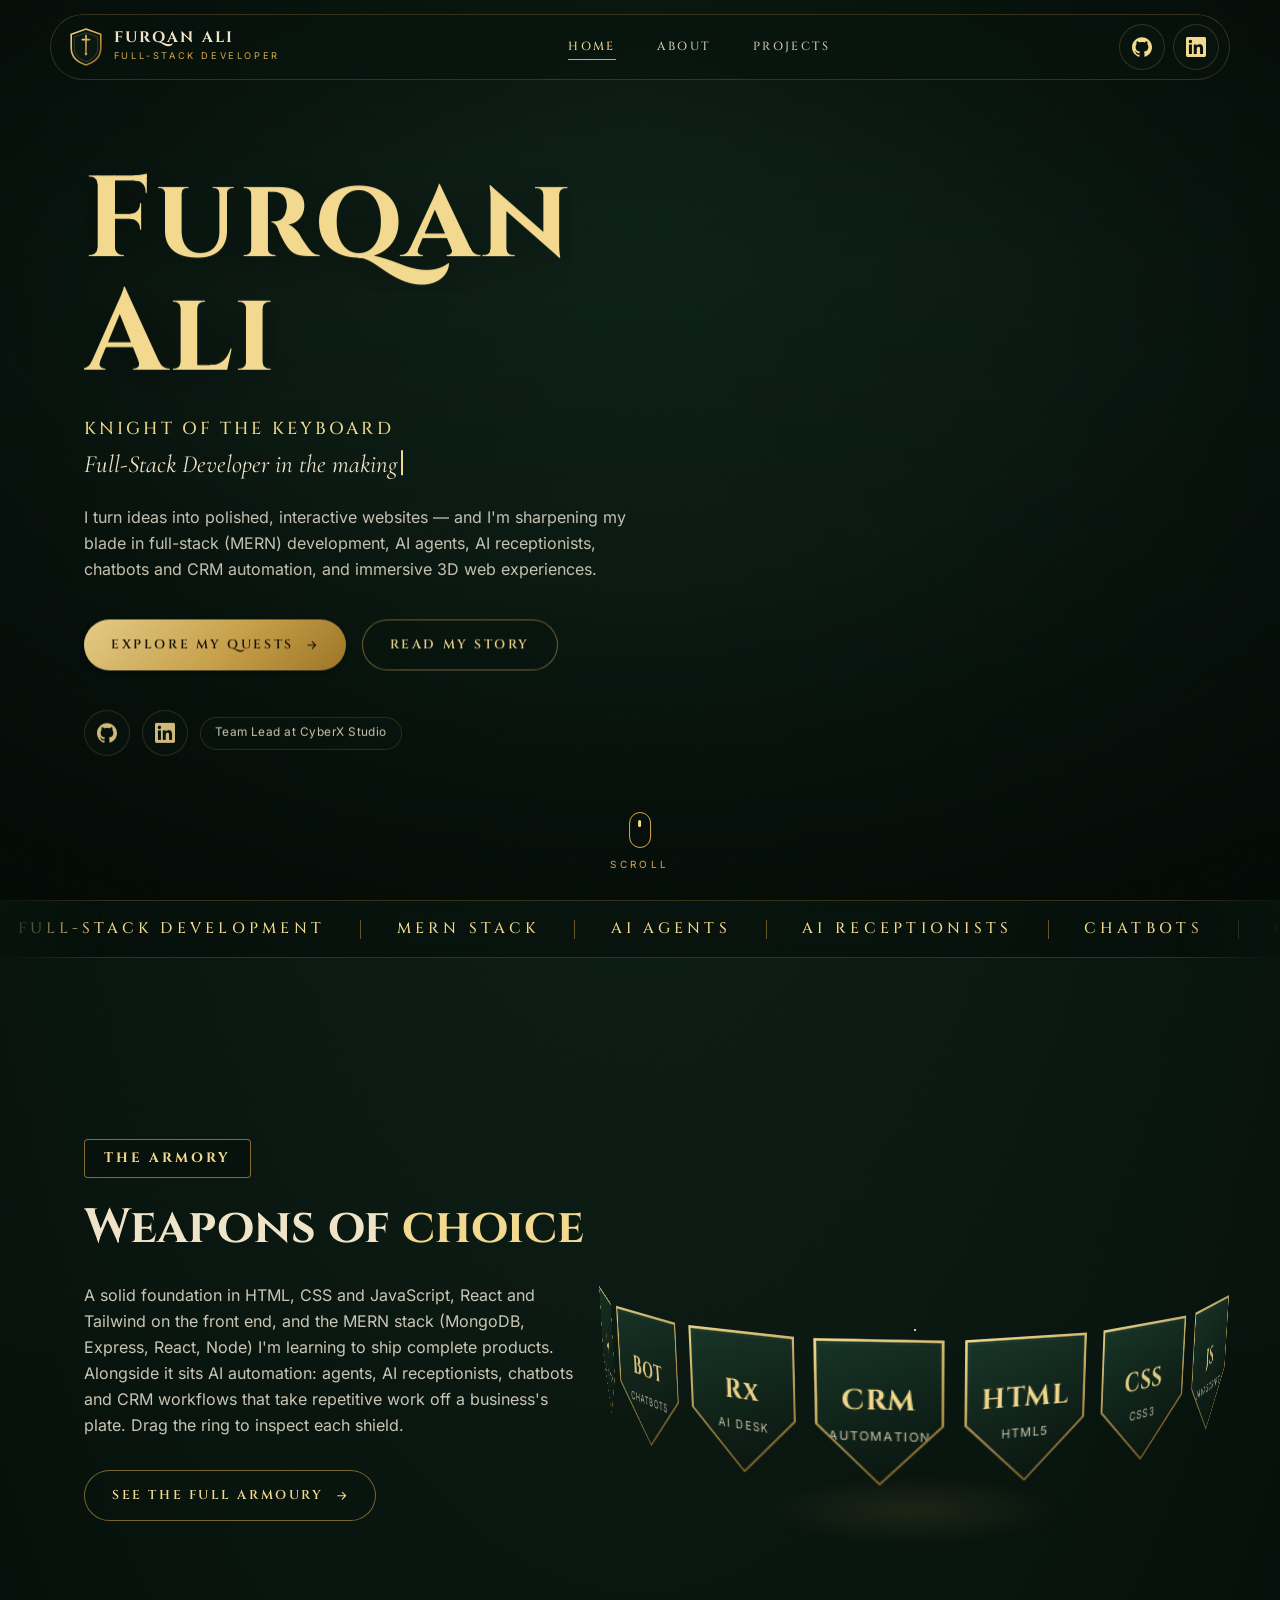
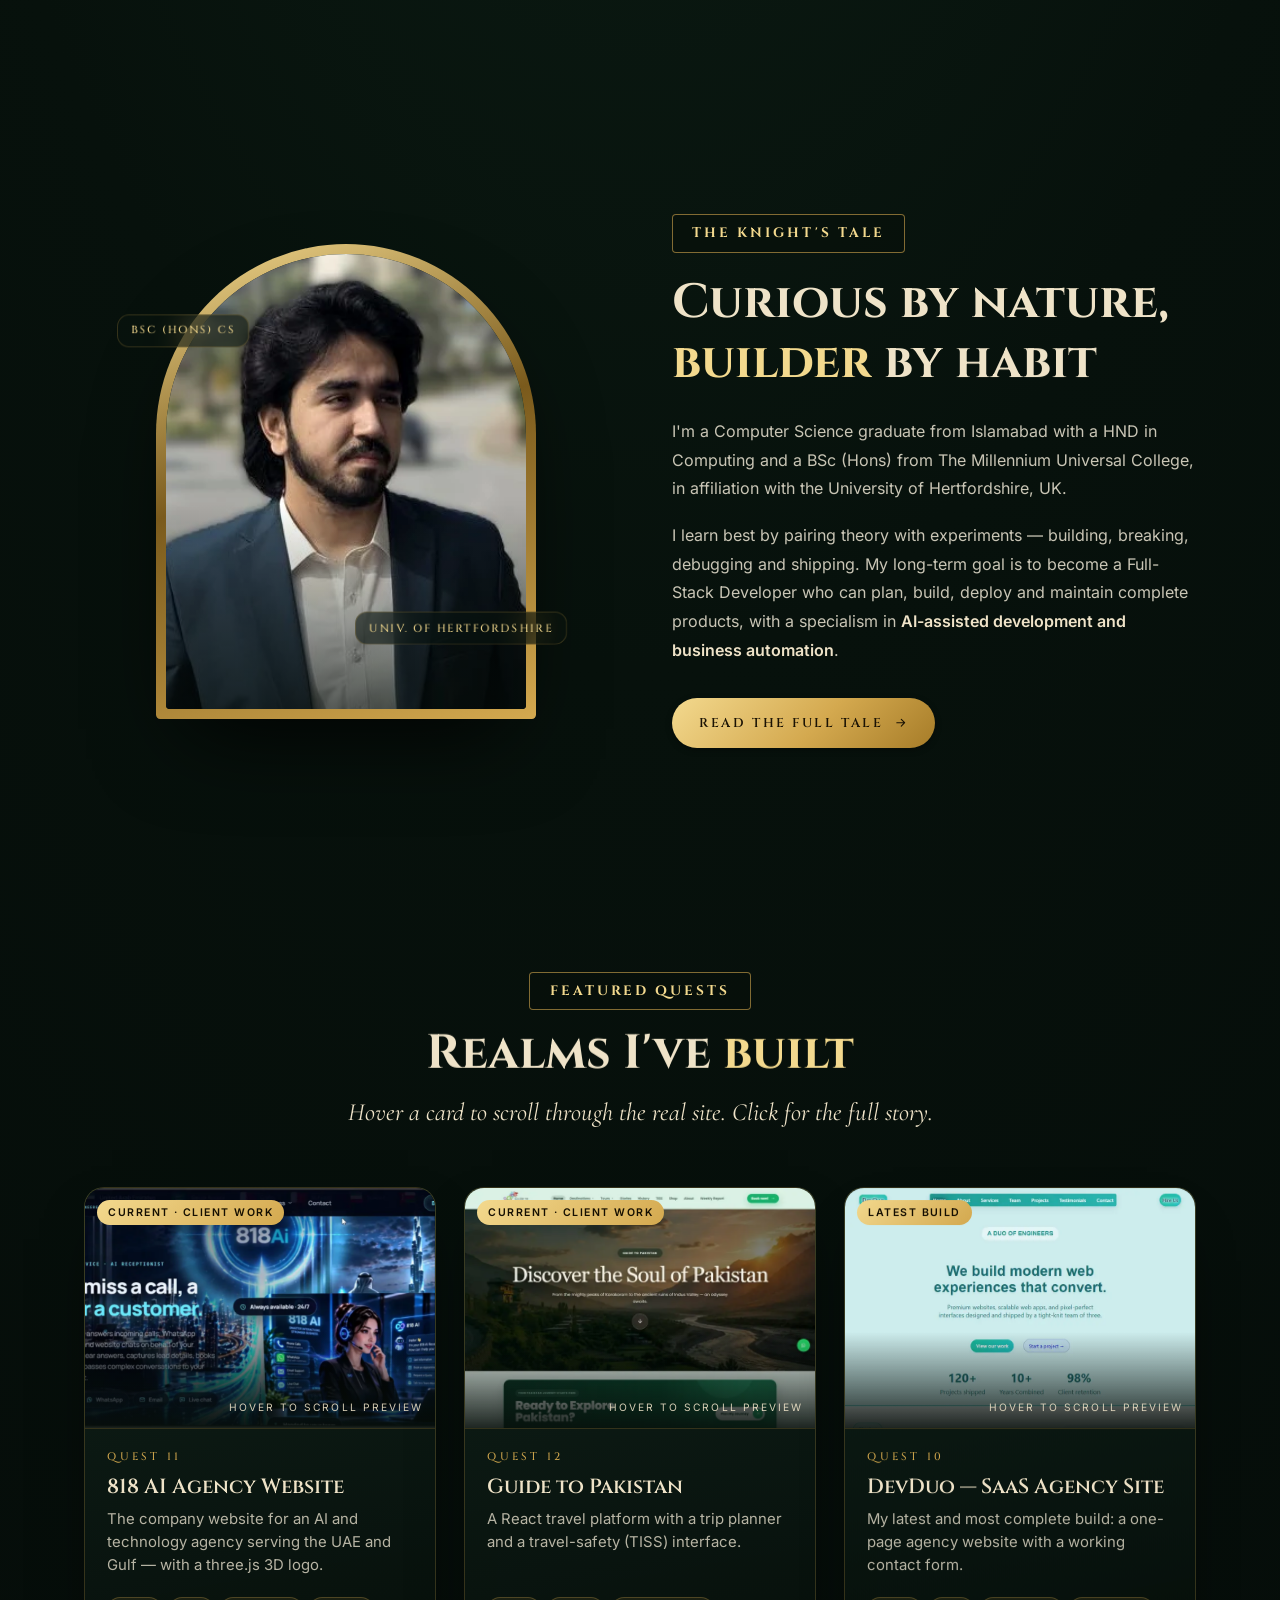
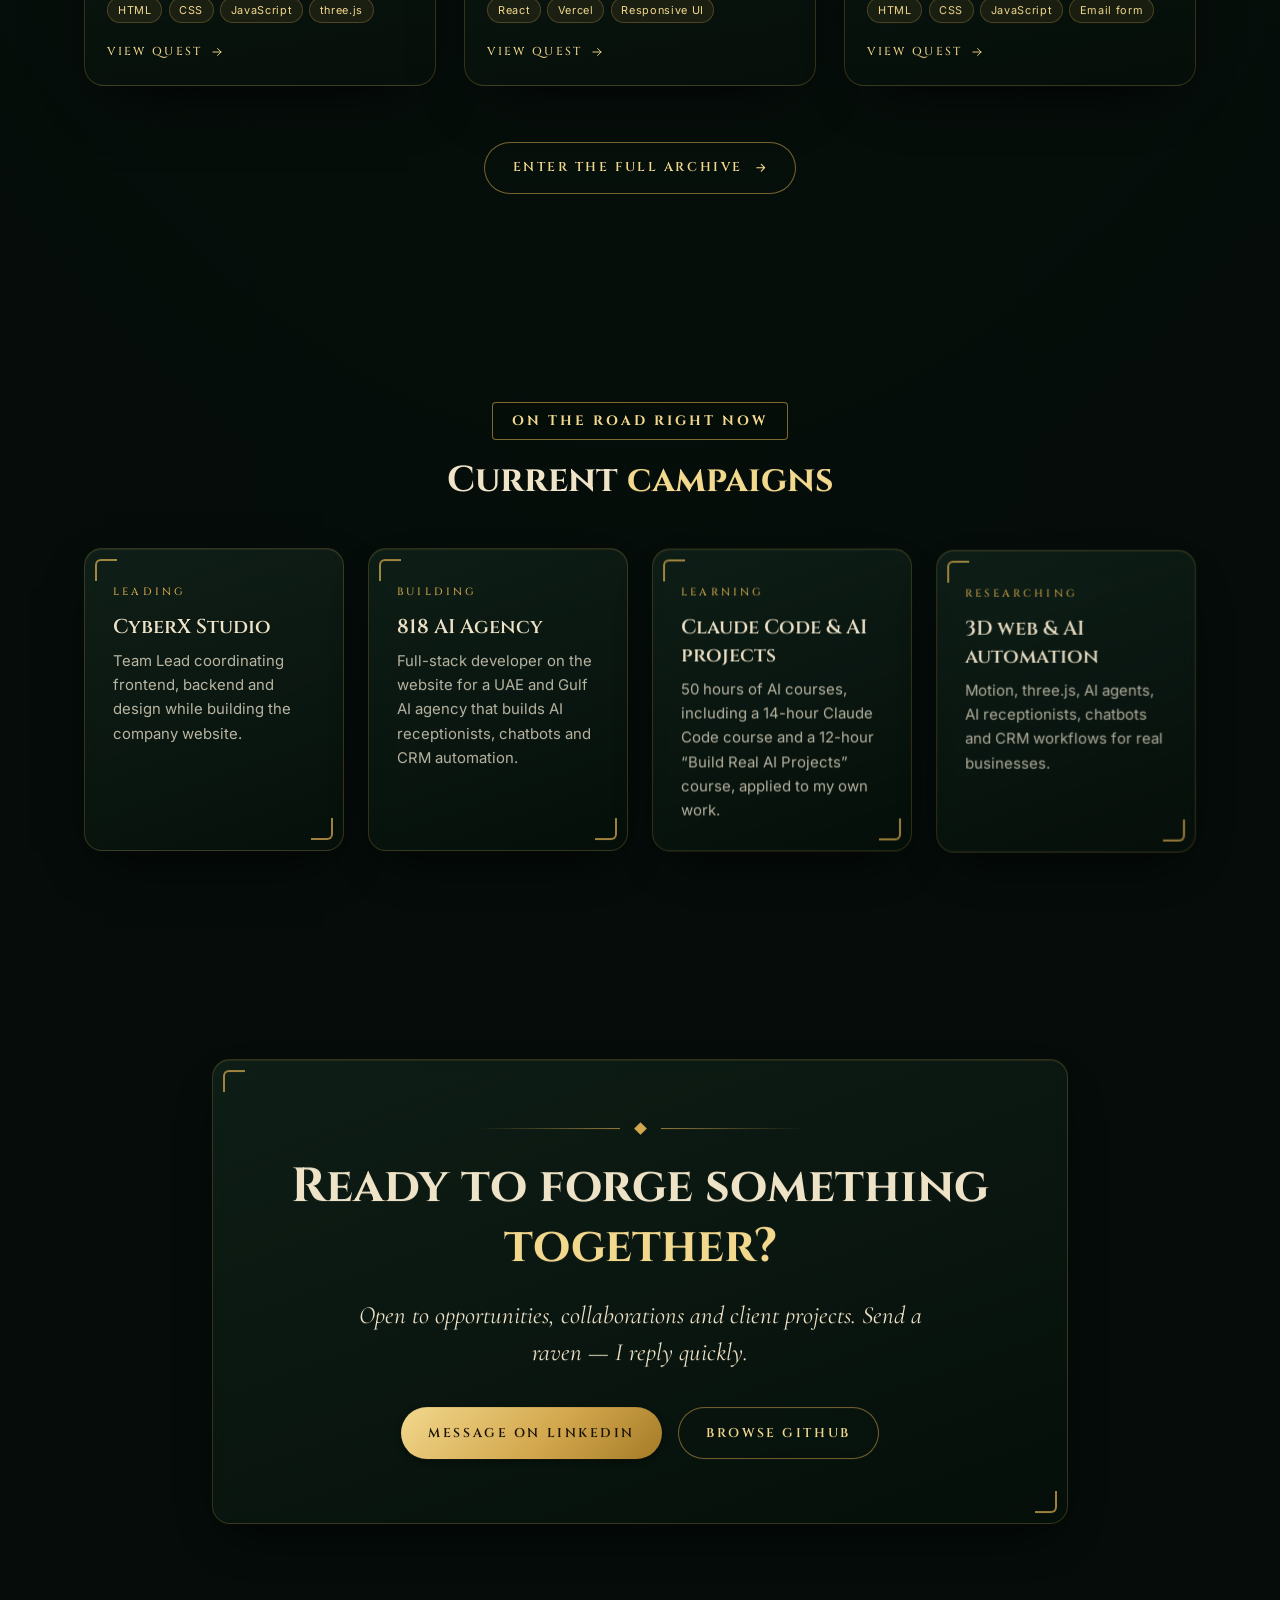
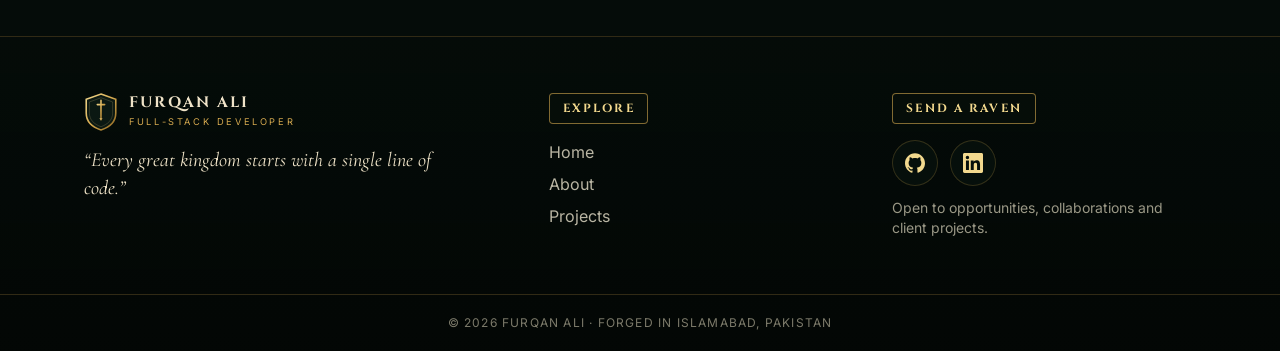
==== index.html @ 53fea546 "feat: home page with hero, armory, knight's tale and featured projects Co-Authored-By: Claude Sonnet" ====
<!doctype html>
<html lang="en">
<head>
  <meta charset="utf-8">
  <meta name="viewport" content="width=device-width, initial-scale=1">
  <title>Furqan Ali Portfolio</title>
  <meta name="description" content="Portfolio of Furqan Ali, a Computer Science graduate from Islamabad building responsive, animated websites with HTML, CSS, JavaScript, React and the MERN stack, and AI automation: agents, AI receptionists, chatbots and CRM workflows.">
  <meta name="theme-color" content="#050c09">
  <meta property="og:title" content="Furqan Ali — Developer Portfolio">
  <meta property="og:description" content="Full-stack, AI automation and 3D web — a medieval-forest themed portfolio.">
  <meta property="og:type" content="website">
  <link rel="icon" href="data:image/svg+xml,%3Csvg xmlns='http://www.w3.org/2000/svg' viewBox='0 0 64 72'%3E%3Cpath d='M32 2L60 12v26c0 17-12 27-28 32C16 65 4 55 4 38V12z' fill='%230b1812' stroke='%23d4a94f' stroke-width='4'/%3E%3Cpath d='M32 14v34M25 22h14' stroke='%23d4a94f' stroke-width='4' stroke-linecap='round'/%3E%3C/svg%3E">
  <script>document.documentElement.classList.add('js')</script>
  <script src="assets/vendor/tailwind.js"></script>
  <link rel="stylesheet" href="assets/css/styles.css">
  <script type="application/ld+json">{"@context":"https://schema.org","@type":"Person","name":"Furqan Ali","jobTitle":"Aspiring Full-Stack Developer","address":{"@type":"PostalAddress","addressLocality":"Islamabad","addressCountry":"PK"},"sameAs":["https://github.com/Furqan54","https://www.linkedin.com/in/furqan-ali-b97b38219/"]}</script>
</head>
<body data-page="home">
  <canvas id="forest" aria-hidden="true"></canvas>

  <main id="top">
    <!-- ================= HERO ================= -->
    <section class="relative min-h-[100svh] flex items-center pt-[40svh] md:pt-28 pb-24">
      <div class="mx-auto w-full max-w-6xl px-5">
        <div class="max-w-2xl">
          <h1 class="hero-title" data-intro data-split="words"><span class="title-gold">Furqan Ali</span></h1>
          <p data-intro class="lede mt-6">
            <span class="text-[color:var(--gold-2)] not-italic font-display text-[.7em] tracking-[.18em] uppercase block mb-1">Knight of the keyboard</span>
            <span data-typed="Full-Stack Developer in the making|Front-End Craftsman|AI Agents &amp; Receptionist Builder|3D Web Explorer">Full-Stack Developer in the making</span>
          </p>
          <p data-intro class="mt-5 text-[#c9c5b5] max-w-xl leading-relaxed">
            I turn ideas into polished, interactive websites &mdash; and I'm sharpening my blade in full-stack (MERN) development, AI agents, AI receptionists, chatbots and CRM automation, and immersive 3D web experiences.
          </p>
          <div data-intro class="mt-9 flex flex-wrap gap-4">
            <a href="projects.html" class="btn btn-gold" data-magnetic>Explore my quests <svg class="arrow" viewBox="0 0 24 24" fill="none" stroke="currentColor" stroke-width="2" stroke-linecap="round" stroke-linejoin="round"><path d="M5 12h14M13 6l6 6-6 6"/></svg></a>
            <a href="about.html" class="btn btn-ghost" data-magnetic>Read my story</a>
          </div>
          <div data-intro class="mt-9 flex flex-wrap items-center gap-3">
            <a class="icon-btn" href="https://github.com/Furqan54" target="_blank" rel="noopener" aria-label="GitHub profile"><svg viewBox="0 0 24 24" fill="currentColor"><path d="M12 .297c-6.63 0-12 5.373-12 12 0 5.303 3.438 9.8 8.205 11.385.6.113.82-.258.82-.577 0-.285-.01-1.04-.015-2.04-3.338.724-4.042-1.61-4.042-1.61C4.422 18.07 3.633 17.7 3.633 17.7c-1.087-.744.084-.729.084-.729 1.205.084 1.838 1.236 1.838 1.236 1.07 1.835 2.809 1.305 3.495.998.108-.776.417-1.305.76-1.605-2.665-.3-5.466-1.332-5.466-5.93 0-1.31.465-2.38 1.235-3.22-.135-.303-.54-1.523.105-3.176 0 0 1.005-.322 3.3 1.23.96-.267 1.98-.399 3-.405 1.02.006 2.04.138 3 .405 2.28-1.552 3.285-1.23 3.285-1.23.645 1.653.24 2.873.12 3.176.765.84 1.23 1.91 1.23 3.22 0 4.61-2.805 5.625-5.475 5.92.42.36.81 1.096.81 2.22 0 1.606-.015 2.896-.015 3.286 0 .315.21.69.825.57C20.565 22.092 24 17.592 24 12.297c0-6.627-5.373-12-12-12"/></svg></a>
            <a class="icon-btn" href="https://www.linkedin.com/in/furqan-ali-b97b38219/" target="_blank" rel="noopener" aria-label="LinkedIn profile"><svg viewBox="0 0 24 24" fill="currentColor"><path d="M20.447 20.452h-3.554v-5.569c0-1.328-.027-3.037-1.852-3.037-1.853 0-2.136 1.445-2.136 2.939v5.667H9.351V9h3.414v1.561h.046c.477-.9 1.637-1.85 3.37-1.85 3.601 0 4.267 2.37 4.267 5.455v6.286zM5.337 7.433a2.062 2.062 0 1 1 0-4.125 2.062 2.062 0 0 1 0 4.125zm1.782 13.019H3.555V9h3.564v11.452zM22.225 0H1.771C.792 0 0 .774 0 1.729v20.542C0 23.227.792 24 1.771 24h20.451C23.2 24 24 23.227 24 22.271V1.729C24 .774 23.2 0 22.222 0z"/></svg></a>
            <span class="chip">Team Lead at CyberX Studio</span>
          </div>
        </div>
      </div>
      <a href="#armory" class="scroll-cue absolute bottom-7 left-1/2 -translate-x-1/2" aria-label="Scroll down"><i></i>Scroll</a>
    </section>

    <!-- ================= MARQUEE ================= -->
    <div id="marquee" class="marquee" data-reveal></div>

    <!-- ================= ARMORY (3D tech ring) ================= -->
    <section id="armory" class="relative py-28">
      <div class="mx-auto max-w-6xl px-5 grid lg:grid-cols-[1fr_1.1fr] gap-10 items-center">
        <div>
          <span class="eyebrow left" data-reveal>The Armory</span>
          <h2 class="font-display text-4xl sm:text-5xl font-bold text-[color:var(--parch)] mt-5 leading-tight" data-split="words">Weapons of <span class="title-gold">choice</span></h2>
          <p class="mt-6 text-[#c9c5b5] leading-relaxed max-w-lg" data-reveal>
            A solid foundation in HTML, CSS and JavaScript, React and Tailwind on the front end, and the MERN stack (MongoDB, Express, React, Node) I'm learning to ship complete products. Alongside it sits AI automation: agents, AI receptionists, chatbots and CRM workflows that take repetitive work off a business's plate. Drag the ring to inspect each shield.
          </p>
          <a href="about.html#armoury" class="btn btn-ghost mt-8" data-reveal data-magnetic>See the full armoury <svg class="arrow" viewBox="0 0 24 24" fill="none" stroke="currentColor" stroke-width="2" stroke-linecap="round" stroke-linejoin="round"><path d="M5 12h14M13 6l6 6-6 6"/></svg></a>
        </div>
        <div class="relative" data-reveal="scale">
          <div id="ring-stage" class="ring-stage" aria-label="Rotating 3D ring of technologies">
            <div id="ring" class="ring"></div>
            <div class="ring-floor"></div>
          </div>
        </div>
      </div>
    </section>

    <!-- ================= KNIGHT'S TALE ================= -->
    <section class="relative py-28">
      <div class="mx-auto max-w-6xl px-5 grid lg:grid-cols-2 gap-16 items-center">
        <div class="relative order-2 lg:order-1" data-reveal="left">
          <div class="relative mx-auto w-fit" data-tilt="9">
            <div class="arch float-y" style="transform-style:preserve-3d">
              <div class="arch-inner"><img src="assets/img/furqan.webp" alt="Portrait of Furqan Ali in a navy blazer" loading="lazy"></div>
            </div>
            <div class="orbit-badge glass left-0 sm:-left-6 top-14" style="position:absolute;transform:translateZ(60px)" data-parallax=".12">BSc (Hons) CS</div>
            <div class="orbit-badge glass right-0 sm:-right-4 bottom-24" style="position:absolute;transform:translateZ(80px)" data-parallax=".18">Univ. of Hertfordshire</div>
          </div>
        </div>
        <div class="order-1 lg:order-2">
          <span class="eyebrow left" data-reveal>The Knight's Tale</span>
          <h2 class="font-display text-4xl sm:text-5xl font-bold text-[color:var(--parch)] mt-5 leading-tight" data-split="words">Curious by nature, <span class="title-gold">builder</span> by habit</h2>
          <div class="prose-fa mt-6" data-reveal>
            <p>I'm a Computer Science graduate from Islamabad with a HND in Computing and a BSc (Hons) from The Millennium Universal College, in affiliation with the University of Hertfordshire, UK.</p>
            <p>I learn best by pairing theory with experiments &mdash; building, breaking, debugging and shipping. My long-term goal is to become a Full-Stack Developer who can plan, build, deploy and maintain complete products, with a specialism in <strong>AI-assisted development and business automation</strong>.</p>
          </div>
          <a href="about.html" class="btn btn-gold mt-4" data-reveal data-magnetic>Read the full tale <svg class="arrow" viewBox="0 0 24 24" fill="none" stroke="currentColor" stroke-width="2" stroke-linecap="round" stroke-linejoin="round"><path d="M5 12h14M13 6l6 6-6 6"/></svg></a>
        </div>
      </div>
    </section>

    <!-- ================= FEATURED QUESTS ================= -->
    <section class="relative py-28">
      <div class="mx-auto max-w-6xl px-5">
        <div class="text-center mb-14">
          <span class="eyebrow" data-reveal>Featured Quests</span>
          <h2 class="font-display text-4xl sm:text-5xl font-bold text-[color:var(--parch)] mt-5" data-split="words">Realms I've <span class="title-gold">built</span></h2>
          <p class="lede mt-4 max-w-2xl mx-auto" data-reveal>Hover a card to scroll through the real site. Click for the full story.</p>
        </div>
        <div id="featured-grid" class="grid gap-7 md:grid-cols-2 lg:grid-cols-3" data-stagger></div>
        <div class="text-center mt-14" data-reveal>
          <a href="projects.html" class="btn btn-ghost" data-magnetic>Enter the full archive <svg class="arrow" viewBox="0 0 24 24" fill="none" stroke="currentColor" stroke-width="2" stroke-linecap="round" stroke-linejoin="round"><path d="M5 12h14M13 6l6 6-6 6"/></svg></a>
        </div>
      </div>
    </section>

    <!-- ================= NOW ================= -->
    <section class="relative py-24">
      <div class="mx-auto max-w-6xl px-5">
        <div class="text-center mb-12">
          <span class="eyebrow" data-reveal>On the road right now</span>
          <h2 class="font-display text-3xl sm:text-4xl font-bold text-[color:var(--parch)] mt-5" data-split="words">Current <span class="title-gold">campaigns</span></h2>
        </div>
        <div class="grid gap-6 sm:grid-cols-2 lg:grid-cols-4" data-stagger>
          <article class="panel p-7" data-tilt="6"><span class="chapter">Leading</span><h3 class="font-display text-xl text-[color:var(--parch)] mt-3 mb-2 font-semibold">CyberX Studio</h3><p class="text-[.93rem] text-[#b9b5a3] leading-relaxed">Team Lead coordinating frontend, backend and design while building the company website.</p></article>
          <article class="panel p-7" data-tilt="6"><span class="chapter">Building</span><h3 class="font-display text-xl text-[color:var(--parch)] mt-3 mb-2 font-semibold">818 AI Agency</h3><p class="text-[.93rem] text-[#b9b5a3] leading-relaxed">Full-stack developer on the website for a UAE and Gulf AI agency that builds AI receptionists, chatbots and CRM automation.</p></article>
          <article class="panel p-7" data-tilt="6"><span class="chapter">Learning</span><h3 class="font-display text-xl text-[color:var(--parch)] mt-3 mb-2 font-semibold">Claude Code &amp; AI projects</h3><p class="text-[.93rem] text-[#b9b5a3] leading-relaxed">50 hours of AI courses, including a 14-hour Claude Code course and a 12-hour &ldquo;Build Real AI Projects&rdquo; course, applied to my own work.</p></article>
          <article class="panel p-7" data-tilt="6"><span class="chapter">Researching</span><h3 class="font-display text-xl text-[color:var(--parch)] mt-3 mb-2 font-semibold">3D web &amp; AI automation</h3><p class="text-[.93rem] text-[#b9b5a3] leading-relaxed">Motion, three.js, AI agents, AI receptionists, chatbots and CRM workflows for real businesses.</p></article>
        </div>
      </div>
    </section>

    <!-- ================= CTA ================= -->
    <section class="relative py-28">
      <div class="mx-auto max-w-4xl px-5">
        <div class="panel p-10 sm:p-16 text-center overflow-hidden" data-reveal="scale">
          <div class="ornament mb-6"><i></i></div>
          <h2 class="font-display text-3xl sm:text-5xl font-bold text-[color:var(--parch)] leading-tight">Ready to forge something <span class="title-gold">together?</span></h2>
          <p class="lede mt-5 max-w-xl mx-auto">Open to opportunities, collaborations and client projects. Send a raven &mdash; I reply quickly.</p>
          <div class="mt-9 flex flex-wrap justify-center gap-4">
            <a class="btn btn-gold" href="https://www.linkedin.com/in/furqan-ali-b97b38219/" target="_blank" rel="noopener" data-magnetic>Message on LinkedIn</a>
            <a class="btn btn-ghost" href="https://github.com/Furqan54" target="_blank" rel="noopener" data-magnetic>Browse GitHub</a>
          </div>
        </div>
      </div>
    </section>
  </main>

  <footer id="site-footer"></footer>

  <script src="assets/vendor/gsap.min.js"></script>
  <script src="assets/vendor/ScrollTrigger.min.js"></script>
  <script src="assets/vendor/lenis.min.js"></script>
  <script src="assets/vendor/three.min.js"></script>
  <script src="assets/js/data.js"></script>
  <script src="assets/js/forest.js"></script>
  <script src="assets/js/main.js"></script>
</body>
</html>
---- assets/css/styles.css ----
/* =========================================================
   FURQAN ALI — PORTFOLIO · medieval forest theme
   Tailwind handles layout utilities; this file holds the
   theme, 3D effects and reusable components.
   ========================================================= */

/* ---------- Fonts (self-hosted, work offline) ---------- */
@font-face{font-family:'Cinzel';font-weight:500;font-display:swap;src:url(../fonts/cinzel-latin-500-normal.woff2) format('woff2')}
@font-face{font-family:'Cinzel';font-weight:600;font-display:swap;src:url(../fonts/cinzel-latin-600-normal.woff2) format('woff2')}
@font-face{font-family:'Cinzel';font-weight:700;font-display:swap;src:url(../fonts/cinzel-latin-700-normal.woff2) format('woff2')}
@font-face{font-family:'Cormorant Garamond';font-weight:400;font-style:normal;font-display:swap;src:url(../fonts/cormorant-garamond-latin-400-normal.woff2) format('woff2')}
@font-face{font-family:'Cormorant Garamond';font-weight:500;font-style:normal;font-display:swap;src:url(../fonts/cormorant-garamond-latin-500-normal.woff2) format('woff2')}
@font-face{font-family:'Cormorant Garamond';font-weight:600;font-style:normal;font-display:swap;src:url(../fonts/cormorant-garamond-latin-600-normal.woff2) format('woff2')}
@font-face{font-family:'Cormorant Garamond';font-weight:400;font-style:italic;font-display:swap;src:url(../fonts/cormorant-garamond-latin-400-italic.woff2) format('woff2')}
@font-face{font-family:'Inter Variable';font-weight:100 900;font-display:swap;src:url(../fonts/inter-latin-wght-normal.woff2) format('woff2')}

/* ---------- Tokens ---------- */
:root{
  --night:#050c09;
  --forest-900:#0b1812;
  --forest-800:#12251c;
  --moss:#3e7a4c;
  --gold:#d4a94f;
  --gold-2:#f3d98e;
  --ember:#e8793a;
  --parch:#efe3c8;
  --steel:#a9b6bd;
  --blood:#9a3430;
  --line:rgba(212,169,79,.22);
  --glass:rgba(9,20,15,.58);
  --ease:cubic-bezier(.22,1,.36,1);
}

/* ---------- Base ---------- */
html{background:var(--night);-webkit-text-size-adjust:100%}
html.lenis,html.lenis body{height:auto}
.lenis.lenis-smooth{scroll-behavior:auto!important}
.lenis.lenis-stopped{overflow:hidden}
body{
  margin:0;color:#d8d3c2;font-family:'Inter Variable',system-ui,sans-serif;
  background:radial-gradient(120% 80% at 50% 0%,#0f2419 0%,#07110c 55%,#050c09 100%);
  overflow-x:hidden;-webkit-font-smoothing:antialiased;
}
::selection{background:var(--gold);color:#120d03}
.font-display{font-family:'Cinzel',serif}
.font-serif{font-family:'Cormorant Garamond',serif}
:focus-visible{outline:2px solid var(--gold-2);outline-offset:3px;border-radius:4px}

/* Stage layers: WebGL forest → veil → content → grain */
#forest{position:fixed;inset:0;width:100%;height:100%;z-index:0;display:block}
.veil{position:fixed;inset:0;z-index:1;pointer-events:none;
  background:
    radial-gradient(90% 70% at 50% 40%,transparent 35%,rgba(3,8,5,.75) 100%),
    linear-gradient(180deg,rgba(5,12,9,.35),rgba(5,12,9,.05) 30%,rgba(5,12,9,.5));
  transition:background .6s}
body[data-page="about"] .veil,body[data-page="projects"] .veil{
  background:
    radial-gradient(90% 70% at 50% 40%,rgba(5,12,9,.22) 25%,rgba(3,8,5,.78) 100%),
    linear-gradient(180deg,rgba(5,12,9,.4),rgba(5,12,9,.2));
}
main{position:relative;z-index:10;overflow-x:clip}
.grain{position:fixed;inset:-50%;z-index:60;pointer-events:none;opacity:.04;mix-blend-mode:overlay;
  background-image:url("data:image/svg+xml;utf8,<svg xmlns='http://www.w3.org/2000/svg' width='160' height='160'><filter id='n'><feTurbulence type='fractalNoise' baseFrequency='.9' numOctaves='2' stitchTiles='stitch'/></filter><rect width='100%' height='100%' filter='url(%23n)'/></svg>");
  animation:grain 1.2s steps(6) infinite}
@keyframes grain{0%{transform:translate(0,0)}20%{transform:translate(-3%,2%)}40%{transform:translate(2%,-3%)}60%{transform:translate(-2%,-1%)}80%{transform:translate(3%,3%)}100%{transform:translate(0,0)}}
.no-webgl body{background:radial-gradient(120% 80% at 50% 0%,#17382a 0%,#07110c 60%,#050c09 100%)}

/* ---------- Typography helpers ---------- */
.title-gold{color:var(--gold-2)}
.eyebrow{display:inline-block;padding:.5rem 1.2rem;font-family:'Cinzel',serif;font-weight:700;font-size:.85rem;letter-spacing:.22em;text-transform:uppercase;color:var(--gold-2);
  background:rgba(8,16,11,.7);border:1px solid rgba(212,169,79,.6);border-radius:4px}
@media (max-width:639px){.eyebrow{font-size:.72rem;letter-spacing:.14em;padding:.45rem .9rem}}
h4.eyebrow{font-size:.74rem;padding:.35rem .8rem;letter-spacing:.18em}
@media (max-width:639px){h4.eyebrow{font-size:.68rem}}
.lede{font-family:'Cormorant Garamond',serif;font-style:italic;color:var(--parch);font-size:clamp(1.2rem,2.2vw,1.55rem);line-height:1.5}
.prose-fa p{line-height:1.8;color:#c9c5b5;margin-bottom:1.1rem}
.prose-fa strong{color:var(--parch);font-weight:600}
.split-word,.split-char{display:inline-block;will-change:transform}
.split-wrap{display:inline-block;overflow:hidden;vertical-align:top;padding-bottom:.12em;margin-bottom:-.12em}
.caret::after{content:"";display:inline-block;width:2px;height:1em;background:var(--gold-2);margin-left:4px;vertical-align:-.12em;animation:blink 1s steps(2) infinite}
@keyframes blink{50%{opacity:0}}

/* Ornamental divider */
.ornament{display:flex;align-items:center;gap:1rem;color:var(--gold);justify-content:center}
.ornament::before,.ornament::after{content:"";height:1px;flex:1;max-width:9rem;background:linear-gradient(90deg,transparent,var(--gold));opacity:.7}
.ornament::after{transform:scaleX(-1)}
.ornament i{width:9px;height:9px;transform:rotate(45deg);background:var(--gold)}

/* ---------- Surfaces ---------- */
.glass{background:var(--glass);backdrop-filter:blur(14px) saturate(1.2);-webkit-backdrop-filter:blur(14px) saturate(1.2);border:1px solid var(--line)}
.panel{position:relative;background:linear-gradient(160deg,rgba(18,37,28,.78),rgba(8,17,12,.82));backdrop-filter:blur(10px);border:1px solid var(--line);border-radius:18px;
  box-shadow:0 20px 50px -20px rgba(0,0,0,.8),inset 0 1px 0 rgba(243,217,142,.08)}
.panel::before,.panel::after{content:"";position:absolute;width:22px;height:22px;border:2px solid var(--gold);opacity:.75;pointer-events:none;transition:all .5s var(--ease)}
.panel::before{top:10px;left:10px;border-right:0;border-bottom:0;border-radius:6px 0 0 0}
.panel::after{bottom:10px;right:10px;border-left:0;border-top:0;border-radius:0 0 6px 0}
.panel:hover::before,.panel:hover::after{width:36px;height:36px;opacity:1}

/* ---------- Buttons ---------- */
.btn{position:relative;display:inline-flex;align-items:center;gap:.7rem;padding:.95rem 1.7rem;font-family:'Cinzel',serif;font-weight:600;font-size:.8rem;letter-spacing:.2em;text-transform:uppercase;
  border-radius:999px;overflow:hidden;isolation:isolate;cursor:pointer;transition:box-shadow .4s,transform .4s var(--ease),color .3s,border-color .3s;white-space:nowrap}
.btn svg{width:1.05em;height:1.05em;transition:transform .4s var(--ease)}
.btn:hover svg.arrow{transform:translateX(5px)}
.btn-gold{color:#1a1204;background:linear-gradient(135deg,var(--gold-2),var(--gold) 55%,#a67c28);box-shadow:0 2px 6px rgba(0,0,0,.35)}
.btn-gold::after{content:"";position:absolute;inset:0;z-index:-1;background:linear-gradient(110deg,transparent 35%,rgba(255,255,255,.65) 50%,transparent 65%);transform:translateX(-120%);transition:transform .8s var(--ease)}
.btn-gold:hover::after{transform:translateX(120%)}
.btn-gold:hover{box-shadow:0 3px 8px rgba(0,0,0,.4)}
.btn-ghost{color:var(--gold-2);border:1px solid rgba(212,169,79,.55);background:rgba(10,22,16,.35);backdrop-filter:blur(6px)}
.btn-ghost:hover{border-color:var(--gold-2);background:rgba(212,169,79,.12)}
.icon-btn{width:46px;height:46px;display:inline-grid;place-items:center;border-radius:50%;border:1px solid var(--line);color:var(--gold-2);background:rgba(10,22,16,.5);backdrop-filter:blur(6px);transition:all .4s var(--ease)}
.icon-btn:hover{background:var(--gold);color:#140e03;transform:translateY(-2px)}
.icon-btn svg{width:20px;height:20px}

/* ---------- Header / nav ---------- */
#site-header{position:fixed;top:0;left:0;right:0;z-index:70;transition:transform .6s var(--ease)}
#site-header.hide{transform:translateY(-110%)}
.nav-bar{margin:14px auto 0;max-width:1180px;width:calc(100% - 28px);border-radius:999px;padding:.55rem .6rem .55rem 1.1rem;display:flex;align-items:center;justify-content:space-between;
  transition:background .4s,box-shadow .4s}
#site-header.scrolled .nav-bar{box-shadow:0 14px 40px -12px rgba(0,0,0,.8);background:rgba(7,15,11,.78)}
.brand{display:flex;align-items:center;gap:.7rem;color:var(--parch)}
.brand svg{width:34px;height:38px;}
.brand b{font-family:'Cinzel',serif;font-weight:700;letter-spacing:.14em;font-size:.95rem;display:block;line-height:1}
.brand small{font-size:.58rem;letter-spacing:.28em;text-transform:uppercase;color:var(--gold);display:block;margin-top:4px}
.nav-links{display:flex;gap:.3rem}
.nav-link{position:relative;padding:.6rem 1.15rem;font-family:'Cinzel',serif;font-size:.74rem;letter-spacing:.2em;text-transform:uppercase;color:#cfc9b4;border-radius:999px;transition:color .3s}
.nav-link::after{content:"";position:absolute;left:1.15rem;right:1.15rem;bottom:.35rem;height:1px;background:var(--gold);transform:scaleX(0);transition:transform .5s var(--ease)}
.nav-link:hover,.nav-link.active{color:var(--gold-2)}
.nav-link:hover::after,.nav-link.active::after{transform:scaleX(1)}
.burger{display:none;width:46px;height:46px;border-radius:50%;border:1px solid var(--line);background:rgba(10,22,16,.5);position:relative}
.burger span{position:absolute;left:13px;right:13px;height:2px;background:var(--gold-2);transition:transform .5s var(--ease),opacity .3s}
.burger span:nth-child(1){top:17px}.burger span:nth-child(2){top:23px}.burger span:nth-child(3){top:29px}
.burger.open span:nth-child(1){transform:translateY(6px) rotate(45deg)}
.burger.open span:nth-child(2){opacity:0}
.burger.open span:nth-child(3){transform:translateY(-6px) rotate(-45deg)}
.mobile-menu{position:fixed;inset:0;z-index:65;display:grid;place-content:center;gap:1.4rem;text-align:center;background:radial-gradient(100% 80% at 50% 30%,#12251c,#040906);
  clip-path:circle(0% at calc(100% - 44px) 44px);pointer-events:none;visibility:hidden}
.mobile-menu.open{pointer-events:auto;visibility:visible}
.mobile-menu a.m-link{font-family:'Cinzel',serif;font-weight:700;font-size:clamp(2rem,9vw,3rem);letter-spacing:.08em;color:var(--parch);display:block}
.mobile-menu a.m-link.active{color:var(--gold)}
@media (max-width:820px){.nav-links{display:none}.burger{display:block}}


/* Page-transition gates */
#curtain{position:fixed;inset:0;z-index:100;pointer-events:none;overflow:hidden}
.gate{position:absolute;top:0;bottom:0;width:50.5%;background:
    repeating-linear-gradient(90deg,rgba(0,0,0,.18) 0 2px,transparent 2px 46px),
    linear-gradient(180deg,#0e1f17,#08140e);will-change:transform}
.gate.l{left:0;border-right:2px solid var(--gold);box-shadow:inset -40px 0 80px -30px rgba(212,169,79,.18)}
.gate.r{right:0;border-left:2px solid var(--gold);box-shadow:inset 40px 0 80px -30px rgba(212,169,79,.18)}
.gate-emblem{position:absolute;left:50%;top:50%;width:84px;transform:translate(-50%,-50%);z-index:2;}
html:not(.js) #curtain{display:none}
html.js #curtain{pointer-events:auto}
html.js #curtain.done{pointer-events:none;visibility:hidden}
/* if JS dies, never trap the visitor behind the gates */
@keyframes failsafe{to{opacity:0;visibility:hidden}}
html.js #curtain{animation:failsafe .1s 5s forwards}

/* Custom cursor (desktop only) */
.cursor-dot,.cursor-ring{position:fixed;left:0;top:0;pointer-events:none;z-index:95;border-radius:50%;opacity:0;transition:opacity .3s}
.cursor-dot{width:6px;height:6px;margin:-3px 0 0 -3px;background:var(--gold-2)}
.cursor-ring{width:38px;height:38px;margin:-19px 0 0 -19px;border:1px solid rgba(243,217,142,.6);transition:opacity .3s,width .35s var(--ease),height .35s var(--ease),margin .35s var(--ease),background .3s}
.cursor-ring.hover{width:68px;height:68px;margin:-34px 0 0 -34px;background:rgba(212,169,79,.12);border-color:var(--gold-2)}
body.has-cursor .cursor-dot,body.has-cursor .cursor-ring{opacity:1}
@media (hover:none),(pointer:coarse){.cursor-dot,.cursor-ring{display:none}}

/* ---------- Reveal initial states (only when JS runs) ---------- */
html.js [data-reveal],html.js [data-intro]{opacity:0}
html.js [data-stagger]>*{opacity:0}
@media (prefers-reduced-motion:reduce){html.js [data-reveal],html.js [data-intro],html.js [data-stagger]>*{opacity:1!important}}

/* ---------- 3D tilt cards ---------- */
[data-tilt]{transform-style:preserve-3d;will-change:transform}
.glare{position:absolute;inset:0;border-radius:inherit;pointer-events:none;opacity:0;transition:opacity .4s;mix-blend-mode:soft-light;z-index:5;
  background:radial-gradient(420px circle at var(--mx,50%) var(--my,50%),rgba(255,236,170,.65),transparent 60%)}
[data-tilt]:hover .glare{opacity:1}

/* ---------- Hero ---------- */
.hero-title{font-family:'Cinzel',serif;font-weight:700;line-height:.98;letter-spacing:.02em;font-size:clamp(3.2rem,9vw,7.4rem);text-shadow:0 10px 60px rgba(0,0,0,.6)}
.scroll-cue{display:inline-flex;flex-direction:column;align-items:center;gap:.6rem;font-size:.62rem;letter-spacing:.35em;text-transform:uppercase;color:var(--gold)}
.scroll-cue i{display:block;width:22px;height:36px;border:1.5px solid var(--gold);border-radius:12px;position:relative}
.scroll-cue i::after{content:"";position:absolute;left:50%;top:7px;width:3px;height:7px;margin-left:-1.5px;border-radius:3px;background:var(--gold-2);animation:cue 1.8s var(--ease) infinite}
@keyframes cue{0%{transform:translateY(0);opacity:1}80%{transform:translateY(12px);opacity:0}100%{opacity:0}}
.chip{display:inline-flex;align-items:center;gap:.5rem;padding:.4rem .85rem;border-radius:999px;font-size:.74rem;letter-spacing:.04em;color:var(--parch);border:1px solid var(--line);background:rgba(10,22,16,.5);backdrop-filter:blur(6px)}

/* Marquee */
.marquee{overflow:hidden;border-block:1px solid var(--line);background:rgba(5,12,9,.55);backdrop-filter:blur(6px);
  -webkit-mask-image:linear-gradient(90deg,transparent,#000 8%,#000 92%,transparent);mask-image:linear-gradient(90deg,transparent,#000 8%,#000 92%,transparent)}
.marquee-track{display:flex;width:max-content;animation:marquee 38s linear infinite}
.marquee:hover .marquee-track{animation-play-state:paused}
.marquee-item{display:flex;align-items:center;gap:2.2rem;padding:1.05rem 1.1rem;font-family:'Cinzel',serif;font-size:.95rem;letter-spacing:.28em;text-transform:uppercase;color:var(--gold-2);white-space:nowrap}
.marquee-item::after{content:"";width:1px;height:1.2rem;background:rgba(212,169,79,.45)}
@keyframes marquee{to{transform:translateX(-50%)}}

/* ---------- 3D tech ring ---------- */
.ring-stage{position:relative;height:clamp(360px,52vw,520px);perspective:1100px;display:grid;place-items:center;touch-action:pan-y;cursor:grab}
.ring-stage:active{cursor:grabbing}
.ring{position:relative;width:0;height:0;transform-style:preserve-3d}
.ring-tile{position:absolute;left:0;top:0;width:var(--tw,92px);height:var(--th,108px);margin:calc(var(--th,108px)/-2) 0 0 calc(var(--tw,92px)/-2);backface-visibility:hidden;
  display:grid;place-items:center;text-align:center;transform-style:preserve-3d}
.shield{width:100%;height:100%;display:grid;place-content:center;gap:.25rem;clip-path:polygon(0 0,100% 0,100% 58%,50% 100%,0 58%);
  background:linear-gradient(160deg,#1e3d2d,#0b1812 70%);position:relative}
.shield::before{content:"";position:absolute;inset:2px;clip-path:inherit;background:linear-gradient(160deg,#173326,#08130d);z-index:0}
.shield-wrap{width:100%;height:100%;padding:2px;clip-path:polygon(0 0,100% 0,100% 58%,50% 100%,0 58%);background:linear-gradient(160deg,var(--gold-2),#7a5a1c);filter:drop-shadow(0 12px 18px rgba(0,0,0,.6))}
.shield b,.shield span{position:relative;z-index:1}
.shield b{font-family:'Cinzel',serif;font-size:1.35rem;color:var(--gold-2);letter-spacing:.04em}
.shield span{font-size:.6rem;letter-spacing:.12em;text-transform:uppercase;color:var(--parch);opacity:.85;padding:0 6px}
.ring-floor{position:absolute;left:50%;bottom:6%;width:78%;aspect-ratio:2/.45;transform:translateX(-50%);border-radius:50%;
  background:radial-gradient(closest-side,rgba(212,169,79,.1),transparent 70%);filter:blur(4px);pointer-events:none}

/* ---------- Portrait arch ---------- */
.arch{position:relative;width:min(100%,380px);aspect-ratio:4/5;margin-inline:auto;border-radius:999px 999px 22px 22px;padding:10px;
  background:linear-gradient(160deg,var(--gold-2),#7a5a1c 45%,var(--gold));box-shadow:0 40px 90px -30px rgba(0,0,0,.9)}
.arch-inner{position:relative;width:100%;height:100%;border-radius:inherit;overflow:hidden;background:#0b1812}
.arch img{width:100%;height:112%;object-fit:cover;object-position:50% 20%;filter:saturate(.95) contrast(1.05)}
.arch-inner::after{content:"";position:absolute;inset:0;background:linear-gradient(180deg,transparent 55%,rgba(5,12,9,.65));pointer-events:none}
.orbit-badge{position:absolute;z-index:6;padding:.45rem .8rem;border-radius:12px;font-family:'Cinzel',serif;font-size:.68rem;letter-spacing:.16em;text-transform:uppercase;color:var(--gold-2)}

/* ---------- Project cards ---------- */
.proj{position:relative;display:flex;flex-direction:column;border-radius:20px;overflow:hidden;cursor:pointer;
  background:linear-gradient(170deg,rgba(18,37,28,.85),rgba(7,15,11,.92));border:1px solid var(--line);box-shadow:0 24px 60px -28px #000;transition:border-color .4s,box-shadow .5s}
.proj:hover{border-color:rgba(243,217,142,.6);box-shadow:0 30px 80px -24px rgba(0,0,0,.95)}
.proj-shot{position:relative;aspect-ratio:16/11;overflow:hidden;background:#06100b;border-bottom:1px solid var(--line);transform:translateZ(30px)}
.proj-shot img{display:block;width:100%;height:auto;min-height:100%;object-fit:cover;object-position:top;will-change:transform}
.proj-shot::after{content:"";position:absolute;inset:0;background:linear-gradient(180deg,transparent 60%,rgba(7,15,11,.9));pointer-events:none}
.proj-status{position:absolute;top:12px;left:12px;z-index:3;padding:.3rem .7rem;border-radius:999px;font-size:.66rem;letter-spacing:.14em;text-transform:uppercase;font-weight:600;color:#150f02;background:linear-gradient(135deg,var(--gold-2),var(--gold))}
.proj-hint{position:absolute;right:12px;bottom:12px;z-index:3;font-size:.64rem;letter-spacing:.2em;text-transform:uppercase;color:var(--parch);display:flex;align-items:center;gap:.4rem;opacity:.9}
.proj-body{position:relative;padding:1.3rem 1.4rem 1.5rem;display:flex;flex-direction:column;gap:.55rem;flex:1;transform:translateZ(18px)}
.proj-num{font-family:'Cinzel',serif;font-size:.68rem;letter-spacing:.3em;text-transform:uppercase;color:var(--gold)}
.proj h3{font-family:'Cinzel',serif;font-weight:600;font-size:1.28rem;line-height:1.2;color:var(--parch)}
.proj p.tag{font-size:.93rem;line-height:1.55;color:#b7b4a4}
.tags{display:flex;flex-wrap:wrap;gap:.4rem;margin-top:auto;padding-top:.7rem}
.tag-pill{font-size:.68rem;letter-spacing:.06em;padding:.25rem .6rem;border-radius:999px;color:var(--gold-2);background:rgba(212,169,79,.09);border:1px solid rgba(212,169,79,.28)}
.proj-more{display:inline-flex;align-items:center;gap:.5rem;margin-top:.7rem;font-family:'Cinzel',serif;font-size:.72rem;letter-spacing:.2em;text-transform:uppercase;color:var(--gold-2)}
.proj-more svg{width:14px;transition:transform .4s var(--ease)}
.proj:hover .proj-more svg{transform:translateX(6px)}

/* Big featured quest row */
.quest{display:grid;gap:clamp(1.5rem,4vw,3.5rem);align-items:center}
@media (min-width:900px){.quest{grid-template-columns:1.15fr 1fr}.quest.flip-row .quest-visual{order:2}}
.quest-visual{position:relative;perspective:1200px}
.browser{border-radius:14px;overflow:hidden;background:#0a130e;border:1px solid var(--line);box-shadow:0 40px 80px -30px #000}
.browser-bar{display:flex;align-items:center;gap:6px;padding:.6rem .8rem;background:#101d16;border-bottom:1px solid var(--line)}
.browser-bar i{width:9px;height:9px;border-radius:50%;background:#3c4a42}
.browser-bar i:nth-child(1){background:#c0554f}.browser-bar i:nth-child(2){background:#d6a845}.browser-bar i:nth-child(3){background:#5fae6a}
.browser-bar em{margin-left:.6rem;flex:1;font-style:normal;font-size:.68rem;color:#7d8a82;background:#0a130e;border-radius:6px;padding:.2rem .6rem;white-space:nowrap;overflow:hidden;text-overflow:ellipsis}
.browser-view{position:relative;overflow:hidden;aspect-ratio:16/10}
.browser-view img{display:block;width:100%;height:auto;will-change:transform}
.browser-view.wide{aspect-ratio:auto}
.quest-num{font-family:'Cinzel',serif;font-weight:700;font-size:clamp(4rem,10vw,8rem);line-height:.8;color:transparent;-webkit-text-stroke:1px rgba(212,169,79,.5);opacity:.8}

/* Filter chips */
.filter{padding:.6rem 1.2rem;border-radius:999px;font-family:'Cinzel',serif;font-size:.72rem;letter-spacing:.18em;text-transform:uppercase;color:#c9c5b5;border:1px solid var(--line);background:rgba(10,22,16,.5);backdrop-filter:blur(6px);transition:all .4s var(--ease)}
.filter:hover{color:var(--gold-2);border-color:var(--gold)}
.filter.active{color:#160f02;background:linear-gradient(135deg,var(--gold-2),var(--gold));border-color:transparent}

/* ---------- Modal ---------- */
.modal{position:fixed;inset:0;z-index:80;display:none;align-items:center;justify-content:center;padding:clamp(.6rem,3vw,2rem)}
.modal.open{display:flex}
.modal-bg{position:absolute;inset:0;background:rgba(3,8,5,.82);backdrop-filter:blur(10px)}
.modal-card{position:relative;width:min(1180px,100%);max-height:100%;display:grid;border-radius:22px;overflow:hidden;background:linear-gradient(170deg,#12251c,#08120d);border:1px solid rgba(243,217,142,.35);box-shadow:0 50px 120px -20px #000,0 0 100px -30px rgba(212,169,79,.4)}
@media (min-width:900px){.modal-card{grid-template-columns:1.1fr 1fr;height:min(780px,92vh)}}
.modal-gallery{position:relative;overflow-y:auto;padding:1.2rem;background:#050d09;display:flex;flex-direction:column;gap:1rem;max-height:46vh;overscroll-behavior:contain}
@media (min-width:900px){.modal-gallery{max-height:none}}
.modal-gallery .browser{flex:none}
.modal-gallery img{display:block;width:100%;height:auto}
.modal-info{padding:clamp(1.3rem,3vw,2.2rem);overflow-y:auto;overscroll-behavior:contain;display:flex;flex-direction:column;gap:1rem}
.modal-close{position:absolute;top:14px;right:14px;z-index:5}
.check li{position:relative;padding-left:1.6rem;margin-bottom:.55rem;color:#c9c5b5;line-height:1.55}
.check li::before{content:"";position:absolute;left:0;top:.8em;width:10px;height:2px;background:var(--gold)}
.meta-row{display:grid;grid-template-columns:repeat(2,1fr);gap:.8rem}
.meta-row div{padding:.75rem .9rem;border-radius:12px;border:1px solid var(--line);background:rgba(212,169,79,.05)}
.meta-row small{display:block;font-size:.62rem;letter-spacing:.22em;text-transform:uppercase;color:var(--gold);margin-bottom:.2rem}
.meta-row span{font-size:.9rem;color:var(--parch)}

/* ---------- Timeline ---------- */
.tl{position:relative;padding-left:2.6rem}
.tl-line{position:absolute;left:11px;top:0;bottom:0;width:2px;background:rgba(212,169,79,.15)}
.tl-fill{position:absolute;left:0;top:0;width:100%;height:100%;transform-origin:50% 0;transform:scaleY(0);background:linear-gradient(180deg,var(--gold-2),var(--ember))}
.tl-item{position:relative;margin-bottom:2.2rem}
.tl-dot{position:absolute;left:-2.6rem;top:1.3rem;width:24px;height:24px;display:grid;place-items:center}
.tl-dot::before{content:"";width:12px;height:12px;transform:rotate(45deg);background:#12251c;border:2px solid var(--gold);transition:all .5s var(--ease)}
.tl-item.lit .tl-dot::before{background:var(--gold-2)}
@media (min-width:1024px){
  .tl{padding-left:0}
  .tl-line{left:50%;margin-left:-1px}
  .tl-item{width:50%;padding-right:3.2rem}
  .tl-item:nth-child(even){margin-left:50%;padding-right:0;padding-left:3.2rem}
  .tl-dot{left:auto;right:-12px}
  .tl-item:nth-child(even) .tl-dot{right:auto;left:-12px}
}
.chapter{font-family:'Cinzel',serif;font-size:.66rem;letter-spacing:.3em;text-transform:uppercase;color:var(--gold)}

/* ---------- Skill pips ---------- */
.skill-row{display:flex;align-items:center;justify-content:space-between;gap:1rem;padding:.55rem 0;border-bottom:1px dashed rgba(212,169,79,.16)}
.skill-row:last-child{border:0}
.pips{display:flex;gap:5px}
.pips i{width:20px;height:7px;border-radius:2px;background:rgba(212,169,79,.14);transform:skewX(-20deg);transition:background .4s,box-shadow .4s}
.pips i.on{background:linear-gradient(90deg,var(--gold),var(--gold-2))}
.pips.p-explore i.on{background:linear-gradient(90deg,#6aa879,#a7e0b3)}

/* ---------- Flip cards ---------- */
.flip{perspective:1000px;height:230px;cursor:pointer}
.flip-inner{position:relative;width:100%;height:100%;transform-style:preserve-3d;transition:transform .9s var(--ease)}
.flip:hover .flip-inner,.flip.flipped .flip-inner,.flip:focus-visible .flip-inner{transform:rotateY(180deg)}
.flip-face{position:absolute;inset:0;backface-visibility:hidden;-webkit-backface-visibility:hidden;border-radius:18px;padding:1.4rem;display:flex;flex-direction:column;justify-content:center}
.flip-back{transform:rotateY(180deg);background:linear-gradient(160deg,#1c3b2b,#0a1510);border:1px solid rgba(243,217,142,.45)}
.flip-front svg{width:44px;height:44px;color:var(--gold);margin-bottom:.9rem}

/* ---------- Counters ---------- */
.stat{text-align:center;padding:1.8rem 1rem}
.stat b{display:block;font-family:'Cinzel',serif;font-weight:700;font-size:clamp(2.6rem,6vw,4rem);line-height:1}
.stat span{display:block;margin-top:.7rem;font-size:.72rem;letter-spacing:.22em;text-transform:uppercase;color:#b9b5a3}

/* ---------- Vault (coming soon) ---------- */
.vault{position:relative;text-align:center;padding:2rem 1.2rem;border-radius:18px;border:1px dashed rgba(212,169,79,.38);background:rgba(10,22,16,.45);backdrop-filter:blur(8px);transition:all .5s var(--ease)}
.vault:hover{border-color:var(--gold-2);background:rgba(18,37,28,.65);transform:translateY(-6px)}
.vault svg{width:46px;height:46px;margin:0 auto 1rem;color:var(--gold);transition:transform .6s var(--ease)}
.vault:hover svg{transform:rotate(-8deg) scale(1.12)}

/* ---------- Footer ---------- */
footer.site-footer{position:relative;z-index:10;border-top:1px solid var(--line);background:linear-gradient(180deg,rgba(5,12,9,.78),rgba(3,7,5,.97))}
.foot-link{color:#b9b5a3;transition:color .3s}
.foot-link:hover{color:var(--gold-2)}

/* floating ember decor */
.float-y{animation:floaty 6s ease-in-out infinite}
@keyframes floaty{50%{transform:translateY(-14px)}}

/* Reduced motion: calm everything */
@media (prefers-reduced-motion:reduce){
  .grain,.marquee-track,.title-gold,.float-y{animation:none!important}
}

/* extra shields on small screens */
@media (max-width:639px){.shield b{font-size:1.05rem}.shield span{font-size:.5rem;letter-spacing:.06em;padding:0 3px}}
.phase-head{margin-top:1.5rem}
.phase-head:first-child{margin-top:0}
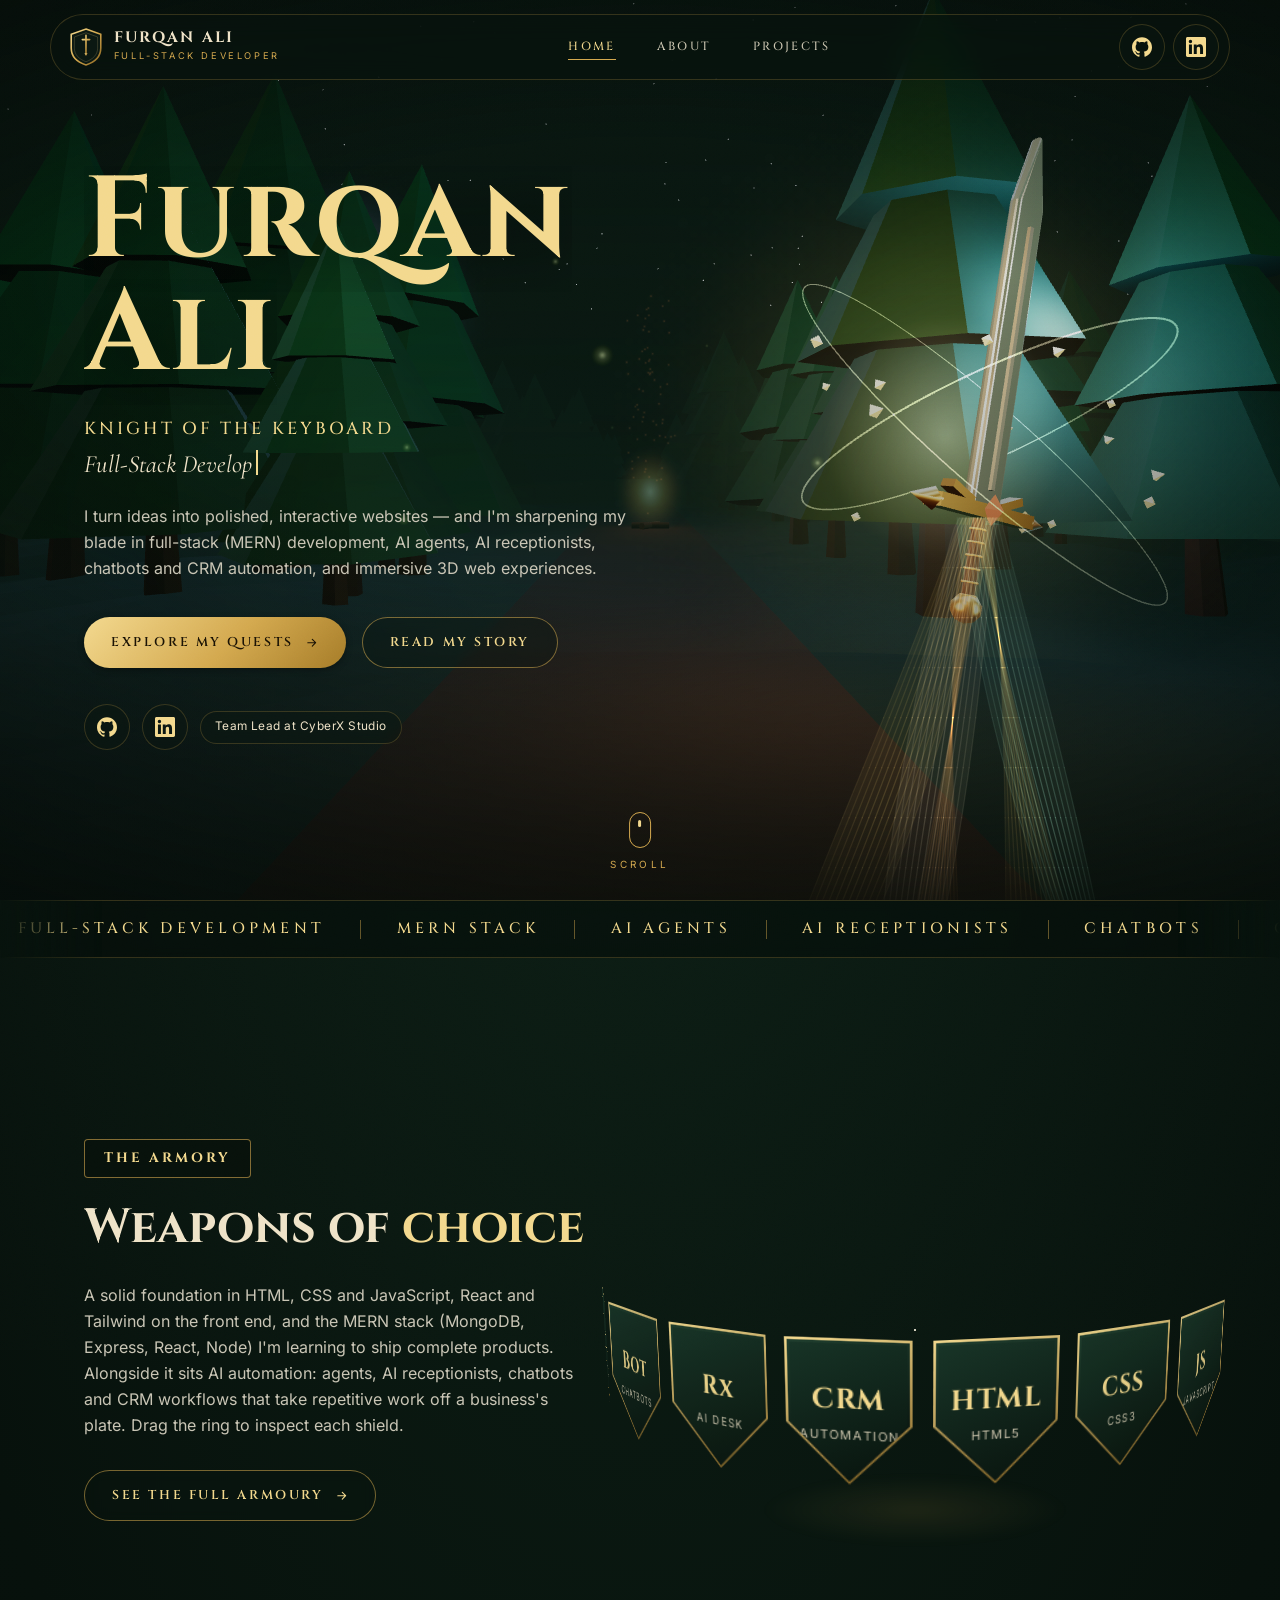
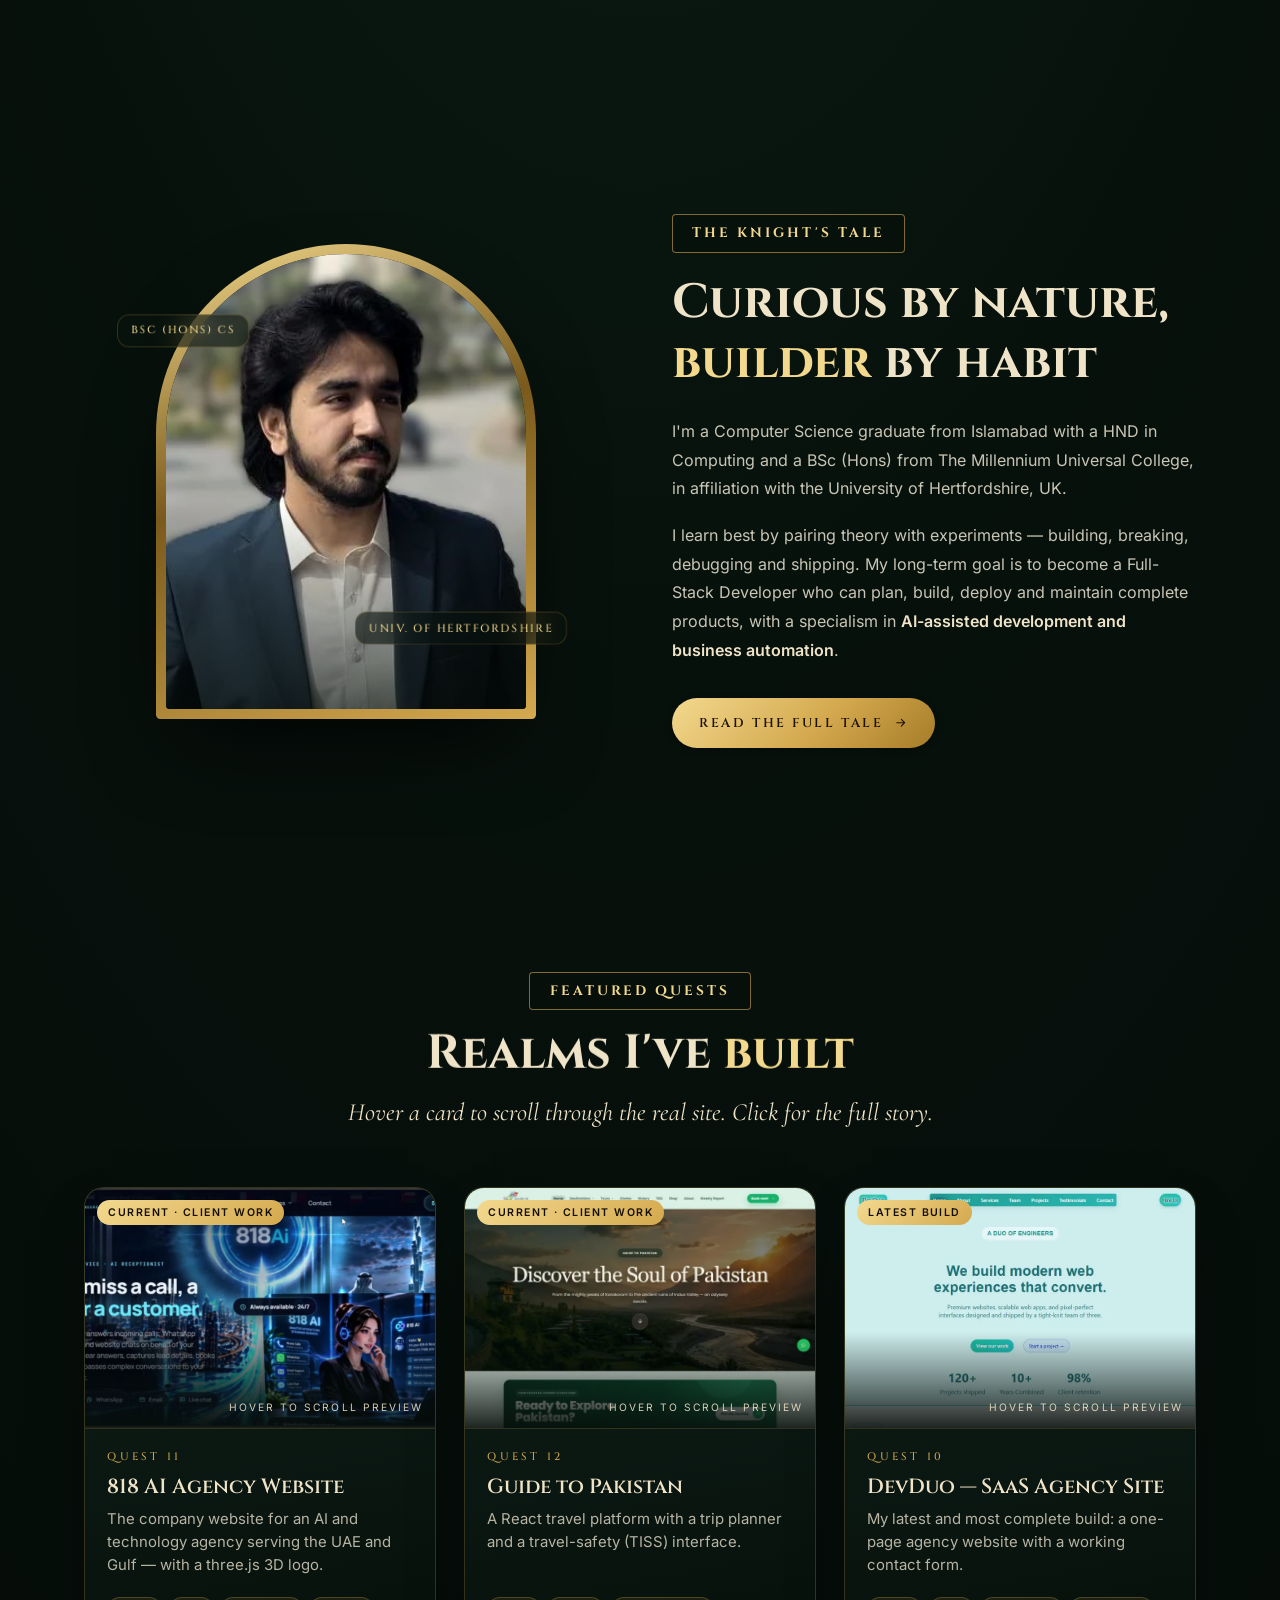
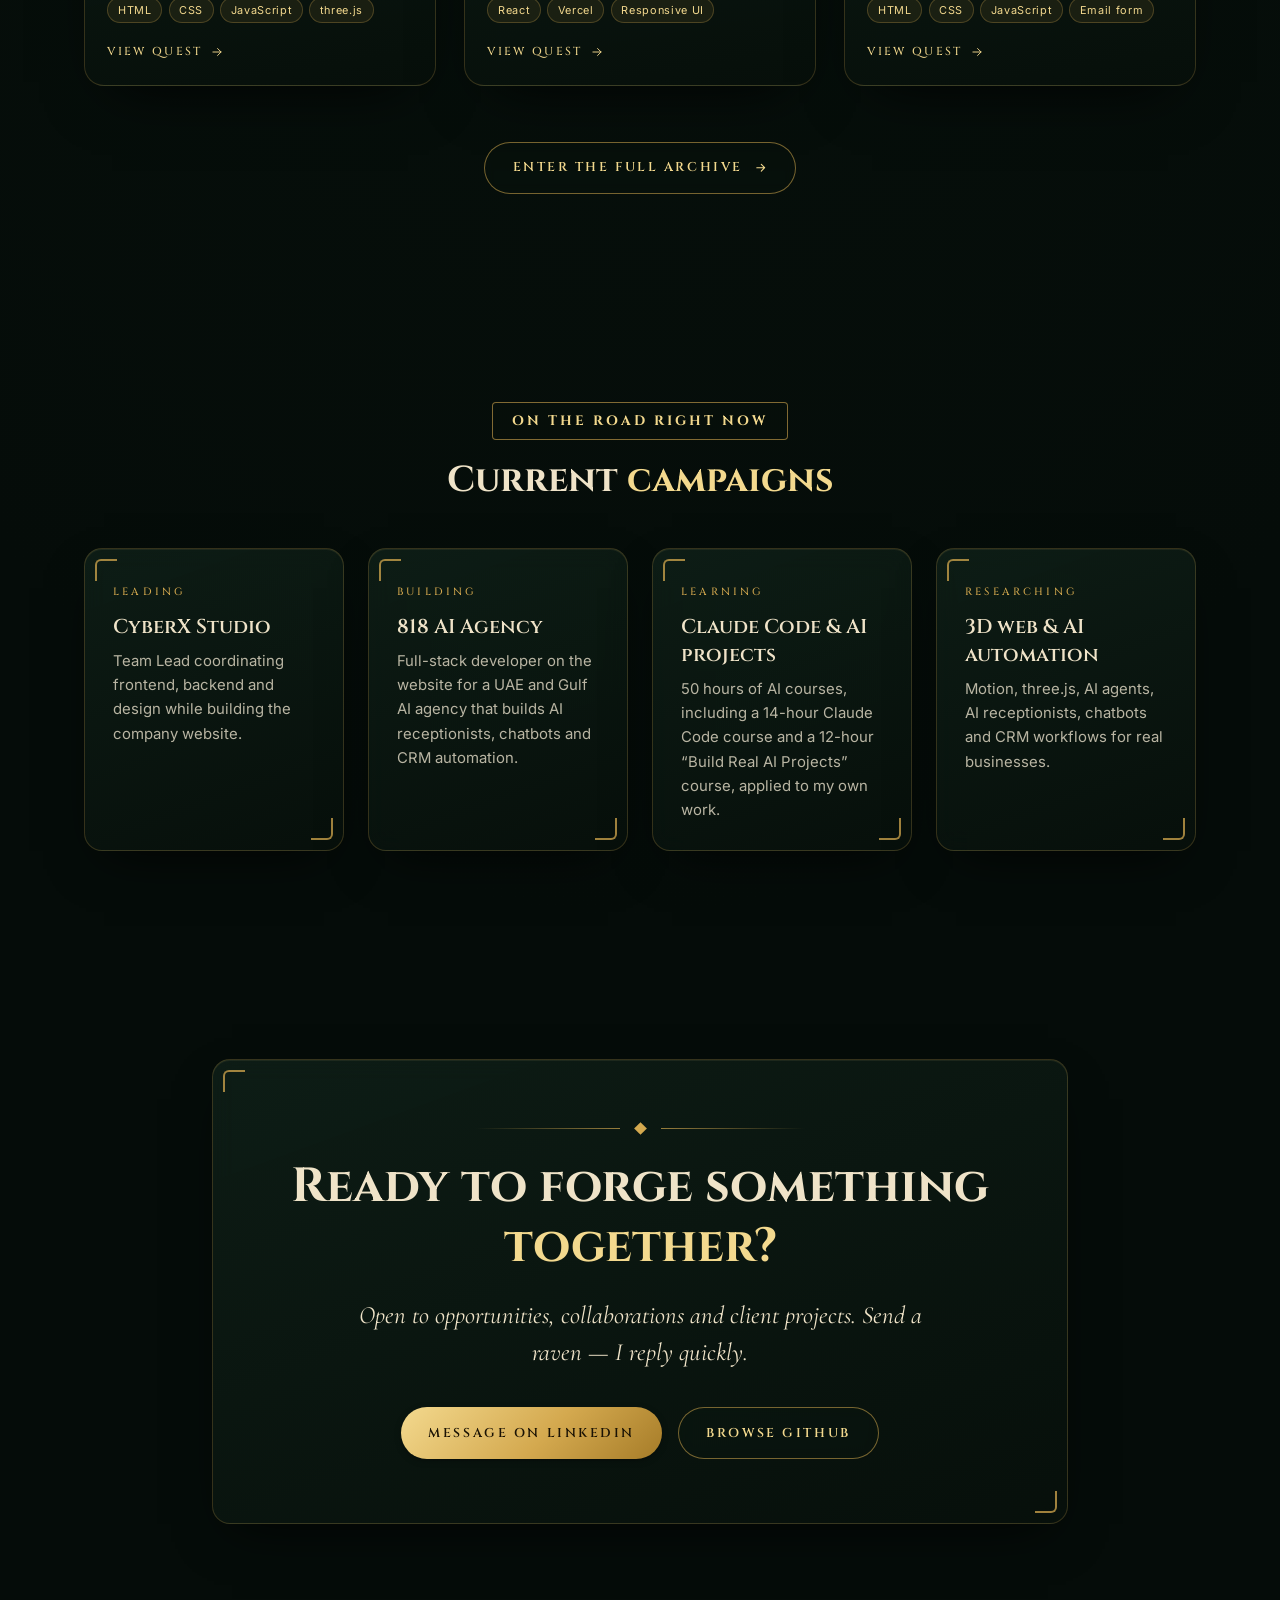
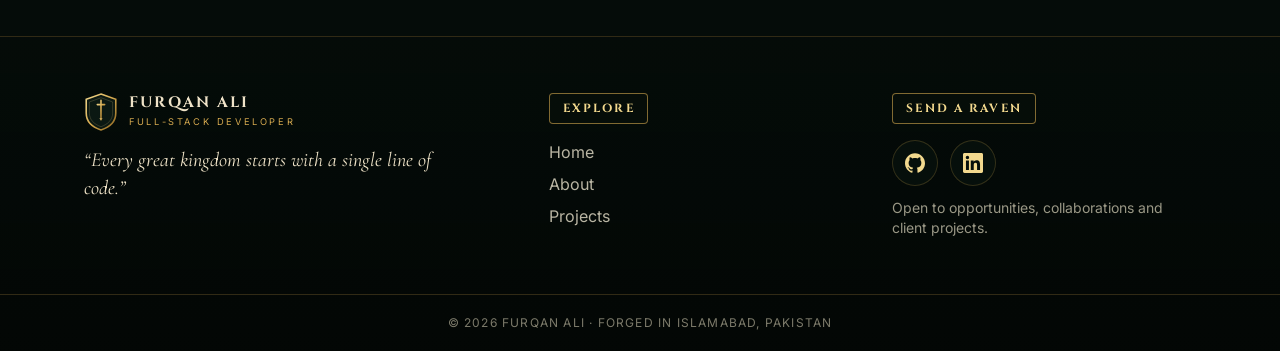
==== commit e1406995: "feat(experiment): flowing light beams from the sword's spark down to the contact card Co-Authored-By" ====
--- a/index.html
+++ b/index.html
@@ -148,5 +148,6 @@
   <script src="assets/js/data.js"></script>
   <script src="assets/js/forest.js"></script>
   <script src="assets/js/main.js"></script>
+  <script src="assets/js/beams.js"></script>
 </body>
 </html>
--- a/assets/css/styles.css
+++ b/assets/css/styles.css
@@ -58,6 +58,7 @@
     radial-gradient(90% 70% at 50% 40%,rgba(5,12,9,.22) 25%,rgba(3,8,5,.78) 100%),
     linear-gradient(180deg,rgba(5,12,9,.4),rgba(5,12,9,.2));
 }
+#beams{position:fixed;inset:0;z-index:5;pointer-events:none;display:block}
 main{position:relative;z-index:10;overflow-x:clip}
 .grain{position:fixed;inset:-50%;z-index:60;pointer-events:none;opacity:.04;mix-blend-mode:overlay;
   background-image:url("data:image/svg+xml;utf8,<svg xmlns='http://www.w3.org/2000/svg' width='160' height='160'><filter id='n'><feTurbulence type='fractalNoise' baseFrequency='.9' numOctaves='2' stitchTiles='stitch'/></filter><rect width='100%' height='100%' filter='url(%23n)'/></svg>");
@@ -88,7 +89,7 @@
 
 /* ---------- Surfaces ---------- */
 .glass{background:var(--glass);backdrop-filter:blur(14px) saturate(1.2);-webkit-backdrop-filter:blur(14px) saturate(1.2);border:1px solid var(--line)}
-.panel{position:relative;background:linear-gradient(160deg,rgba(18,37,28,.78),rgba(8,17,12,.82));backdrop-filter:blur(10px);border:1px solid var(--line);border-radius:18px;
+.panel{position:relative;background:linear-gradient(160deg,rgba(18,37,28,.66),rgba(8,17,12,.72));backdrop-filter:blur(12px);border:1px solid var(--line);border-radius:18px;
   box-shadow:0 20px 50px -20px rgba(0,0,0,.8),inset 0 1px 0 rgba(243,217,142,.08)}
 .panel::before,.panel::after{content:"";position:absolute;width:22px;height:22px;border:2px solid var(--gold);opacity:.75;pointer-events:none;transition:all .5s var(--ease)}
 .panel::before{top:10px;left:10px;border-right:0;border-bottom:0;border-radius:6px 0 0 0}
@@ -334,3 +335,7 @@
 @media (max-width:639px){.shield b{font-size:1.05rem}.shield span{font-size:.5rem;letter-spacing:.06em;padding:0 3px}}
 .phase-head{margin-top:1.5rem}
 .phase-head:first-child{margin-top:0}
+
+/* experiment: stat underline that draws while the number counts */
+.stat{position:relative}
+.stat-bar{display:block;height:2px;margin-top:.7rem;background:linear-gradient(90deg,var(--gold),rgba(212,169,79,0));transform-origin:0 50%}
